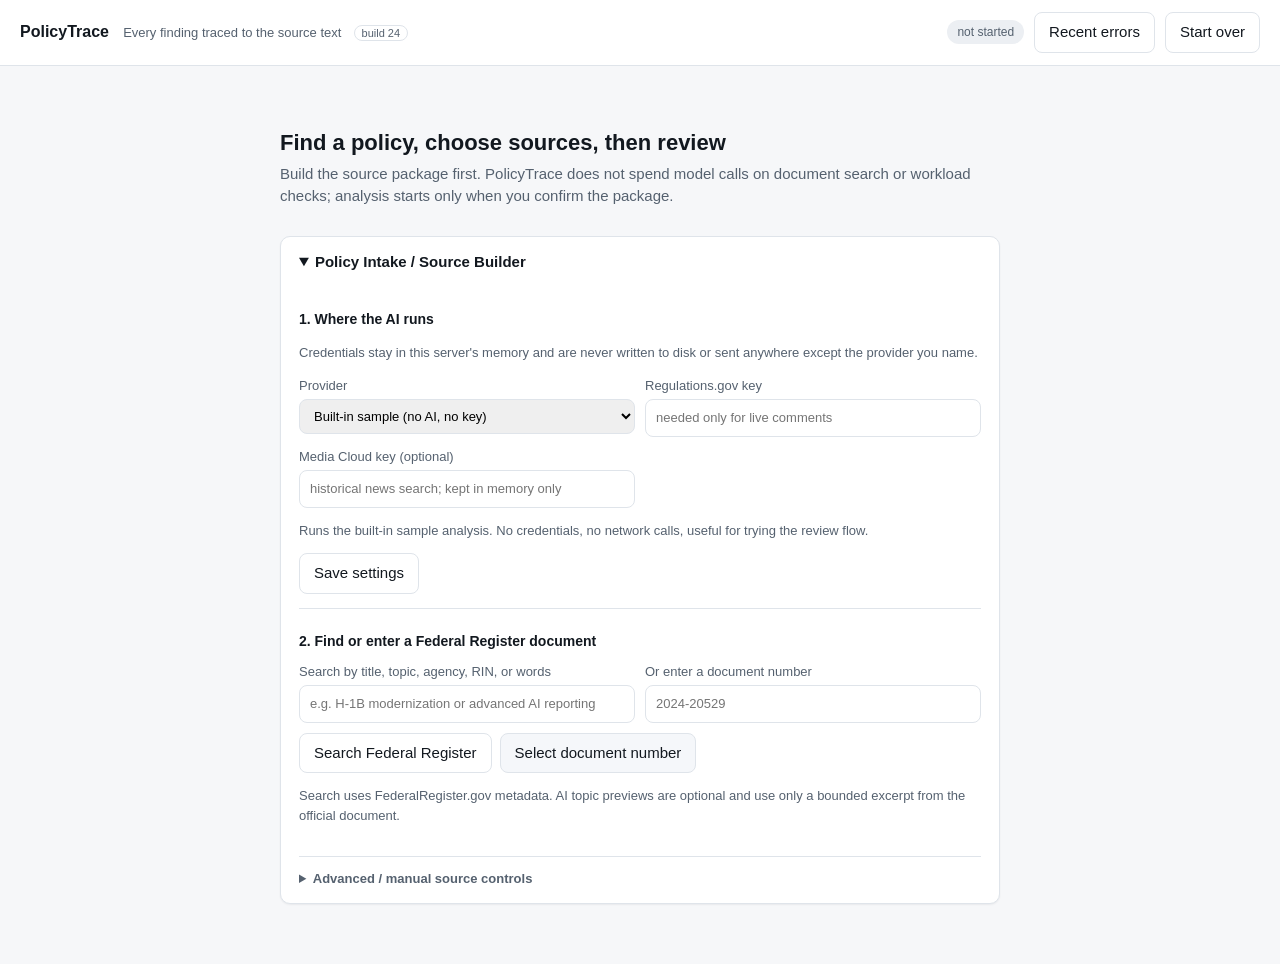
==== frontend/app/index.html @ 76aa564b "Allow saving project JSON from final outputs" ====
<!doctype html>
<html lang="en">
<head>
  <meta charset="utf-8" />
  <meta name="viewport" content="width=device-width, initial-scale=1" />
  <title>PolicyTrace</title>
  <link rel="stylesheet" href="./styles.css" />
</head>
<body>
  <header class="topbar">
    <div class="brand">
      <span class="mark">PolicyTrace</span>
      <span class="tagline">Every finding traced to the source text</span>
      <span id="build-marker" class="build-marker">build 24</span>
    </div>
    <div class="topbar-right">
      <span id="mode-pill" class="pill">not started</span>
      <button id="recent-errors" type="button" class="ghost">Recent errors</button>
      <button id="restart" type="button" class="ghost">Start over</button>
    </div>
  </header>

  <div id="banner" class="banner" hidden></div>

  <dialog id="error-dialog" class="error-dialog">
    <div class="col-head">
      <h2>Recent errors</h2>
      <button id="close-errors" type="button" class="ghost">Close</button>
    </div>
    <p id="error-log-file" class="muted small"></p>
    <pre id="error-log-text"></pre>
  </dialog>

  <main id="stage">
    <section id="start-screen" class="start">
      <h1>Find a policy, choose sources, then review</h1>
      <p class="lede">
        Build the source package first. PolicyTrace does not spend model calls
        on document search or workload checks; analysis starts only when you confirm the package.
      </p>

      <details class="sources" open>
        <summary>Policy Intake / Source Builder</summary>

        <div class="field-group">
          <h3>1. Where the AI runs</h3>
          <p class="muted small">
            Credentials stay in this server's memory and are never written to
            disk or sent anywhere except the provider you name.
          </p>
          <div class="fields">
            <label>Provider
              <select id="provider-kind">
                <option value="deterministic">Built-in sample (no AI, no key)</option>
                <option value="openrouter">OpenRouter</option>
                <option value="openai">OpenAI-compatible</option>
                <option value="foundry">Microsoft Foundry</option>
              </select>
            </label>
            <label data-for="openrouter openai foundry">Model
              <input id="provider-model" type="text" placeholder="e.g. openai/gpt-4o-mini" />
            </label>
            <label data-for="foundry">Foundry endpoint
              <input id="provider-endpoint" type="text"
                     placeholder="https://your-resource.services.ai.azure.com/..." />
            </label>
            <label data-for="openrouter openai">Base URL (optional)
              <input id="provider-base-url" type="text" placeholder="leave blank for the default" />
            </label>
            <label data-for="openrouter openai foundry">API key
              <input id="provider-key" type="password" placeholder="kept in this server's memory" />
            </label>
            <label data-for="foundry">Bearer token
              <input id="provider-bearer" type="password"
                     placeholder="use this instead of an API key, not both" />
            </label>
            <label>Regulations.gov key
              <input id="regs-key" type="password" placeholder="needed only for live comments" />
            </label>
            <label>Media Cloud key (optional)
              <input id="mediacloud-key" type="password"
                     placeholder="historical news search; kept in memory only" />
            </label>
          </div>
          <p id="provider-help" class="muted small"></p>
          <button id="save-provider" type="button">Save settings</button>
          <span id="provider-state" class="muted small"></span>
        </div>

        <div class="field-group">
          <h3>2. Find or enter a Federal Register document</h3>
          <div class="fields">
            <label>Search by title, topic, agency, RIN, or words
              <input id="policy-search-query" type="text"
                     placeholder="e.g. H-1B modernization or advanced AI reporting" />
            </label>
            <label>Or enter a document number
              <input id="intake-doc-number" type="text" placeholder="2024-20529" />
            </label>
          </div>
          <div class="button-row">
            <button id="search-policies" type="button">Search Federal Register</button>
            <button id="select-doc-number" type="button" class="secondary-button">
              Select document number
            </button>
          </div>
          <p class="muted small">
            Search uses FederalRegister.gov metadata. AI topic previews are optional
            and use only a bounded excerpt from the official document.
          </p>
          <div id="policy-search-results" class="intake-results"></div>
        </div>

        <div id="intake-builder" class="field-group" hidden>
          <h3>3. Build the analysis package</h3>
          <div id="selected-policy-summary" class="selected-policy-summary"></div>

          <div class="intake-grid">
            <label class="check-card">
              <input id="include-status" type="checkbox" checked />
              <span><strong>Include current status / later actions</strong><br />
              Selection checks official metadata for freshness and relationships;
              this controls whether that context is added to final outputs.</span>
            </label>

            <label class="check-card">
              <input id="include-comments" type="checkbox" checked />
              <span><strong>Public comments</strong><br />
              Analyze a bounded Regulations.gov comment sample.</span>
            </label>

            <label class="check-card">
              <input id="include-news" type="checkbox" checked />
              <span><strong>Related media</strong><br />
              Discover source pointers for the media review section.</span>
            </label>

            <label class="check-card">
              <input id="include-comparison" type="checkbox" />
              <span><strong>Revision comparison</strong><br />
              Compare one related Federal Register document.</span>
            </label>
          </div>

          <div class="fields">
            <label>Detected Regulations.gov docket
              <select id="detected-docket" hidden></select>
              <input id="intake-docket-id" type="text"
                     placeholder="auto-detected when available" />
            </label>
            <label>Comments to analyze
              <input id="intake-max-comments" type="number" min="1" max="100" value="12" />
            </label>
            <label>Media query (optional)
              <input id="intake-news-query" type="text"
                     placeholder="leave blank to derive from the policy title" />
            </label>
            <label>Media results
              <input id="intake-max-news" type="number" min="1" max="25" value="8" />
            </label>
          </div>

          <h4>Related / comparable official documents</h4>
          <p class="muted small">
            Suggestions explain why they appeared. Same-RIN relationships are stronger;
            title/agency matches are labeled as possible rather than treated as the same rulemaking.
          </p>
          <div id="related-documents" class="intake-results"></div>

          <div class="fields">
            <label>Comparison document (optional)
              <input id="intake-comparison-doc" type="text"
                     placeholder="select a suggestion or enter a document number" />
            </label>
          </div>
          <div class="button-row">
            <button id="check-workload" type="button" class="secondary-button">
              Check comparison workload
            </button>
          </div>
          <div id="workload-summary" class="workload-summary" hidden></div>

          <label>Report evidence standard
            <select id="report-standard">
              <option value="strict">Strict — supported findings only</option>
              <option value="balanced" selected>Balanced — supported + partly supported</option>
              <option value="exploratory">Exploratory — also surface unresolved evidence-backed findings separately</option>
            </select>
          </label>
          <p class="muted small">
            This controls report inclusion only. It never changes the verifier's actual result.
          </p>

          <div class="project-actions">
            <button id="save-project" type="button" class="secondary-button">Save project JSON</button>
            <button id="load-project" type="button" class="secondary-button">Load project JSON</button>
            <input id="project-file" type="file" accept="application/json,.json" hidden />
          </div>
          <p class="muted small">
            Project files save document/source choices, not API keys, tokens, or other credentials.
          </p>

          <button id="start-rush" type="button" class="choice intake-start">
            <span class="choice-title">Analyze everything, then review</span>
            <span class="choice-body">
              Run the selected source package, then stop for human review before final approval.
            </span>
          </button>
        </div>

        <details class="advanced-sources">
          <summary>Advanced / manual source controls</summary>

        <div class="field-group">
          <h3>Manual policy load</h3>
          <div class="fields">
            <label>Federal Register document number
              <input id="doc-number" type="text" placeholder="2024-20529" value="2024-20529" />
            </label>
          </div>
          <button id="load-policy" type="button">Load and analyze this policy</button>
          <div class="revision-control">
            <label>Compare with another Federal Register document
              <input id="revision-doc-number" type="text"
                     placeholder="enter a different document number" />
            </label>
            <button id="compare-revision" type="button">Compare policy versions</button>
            <p class="muted small">
              Deterministic text comparison only. PolicyTrace flags changed source
              language and claim IDs that may need refresh; it does not infer legal effect.
            </p>
          </div>
        </div>

        <div class="field-group">
          <h3>3. Public comments</h3>
          <div class="fields">
            <label>Regulations.gov docket
              <input id="docket-id" type="text" placeholder="BIS-2024-0047" value="BIS-2024-0047" />
            </label>
            <label>How many comments
              <input id="max-comments" type="number" min="1" max="100" value="12" />
            </label>
          </div>
          <button id="load-comments" type="button">Load and analyze comments</button>
          <p class="muted small">
            Supported email and phone patterns are redacted before analysis.
            Exact-text duplicate submissions are clustered for corpus reporting;
            similar-but-not-identical form letters may remain separate.
          </p>
        </div>

        <div class="field-group">
          <h3>4. Related factual reporting</h3>
          <div class="fields">
            <label>News query (optional)
              <input id="news-query" type="text"
                     placeholder="leave blank to derive from the policy title" />
            </label>
            <label>How many articles
              <input id="max-news" type="number" min="1" max="25" value="8" />
            </label>
          </div>
          <button id="discover-news" type="button">Find related reporting</button>
          <p class="muted small">
            PolicyTrace tries Media Cloud historical search when a key is configured,
            then GDELT recent discovery, then Google News RSS as a best-effort fallback.
            Headlines and metadata are pointers, not verified factual claims.
          </p>
        </div>

        <p id="source-state" class="source-state">
          No live sources selected yet. Search for a policy or enter a Federal Register document number.
        </p>
        </details>
      </details>
    </section>

    <section id="workspace" class="workspace" hidden>
      <div class="policy-head">
        <h1 id="policy-title">&nbsp;</h1>
        <p id="policy-meta" class="muted"></p>
      </div>

      <section id="policy-status-card" class="status-card" hidden>
        <div class="col-head">
          <h2>Current status / freshness</h2>
          <span id="policy-status-health" class="pill"></span>
        </div>
        <div id="policy-status-metrics" class="status-metrics"></div>
        <p id="policy-status-warning" class="status-warning"></p>
        <p id="policy-status-detail" class="muted small"></p>
        <a id="policy-status-link" href="#" target="_blank" rel="noopener" hidden>
          Open official status source
        </a>
      </section>

      <section id="revision-card" class="revision-card" hidden>
        <div class="col-head">
          <h2>Revision comparison</h2>
          <span id="revision-health" class="pill"></span>
        </div>
        <div id="revision-metrics" class="revision-metrics"></div>
        <p id="revision-warning" class="status-warning"></p>
        <p id="revision-detail" class="muted small"></p>
        <div class="revision-toolbar" aria-label="Revision filters">
          <button type="button" data-revision-filter="substantive" class="active">Substantive</button>
          <button type="button" data-revision-filter="threshold">Thresholds</button>
          <button type="button" data-revision-filter="date">Dates</button>
          <button type="button" data-revision-filter="stakeholder">Stakeholders</button>
          <button type="button" data-revision-filter="text">Text</button>
          <button type="button" data-revision-filter="all">All</button>
        </div>
        <p id="revision-shown" class="muted small"></p>
        <div id="revision-changes" class="revision-changes"></div>
        <button id="revision-show-more" type="button" class="secondary-button" hidden>
          Show more
        </button>
      </section>

      <section id="news-card" class="news-card" hidden>
        <div class="col-head">
          <h2>Related factual reporting</h2>
          <span id="news-health" class="pill"></span>
        </div>
        <div id="news-metrics" class="news-metrics"></div>
        <p id="news-warning" class="status-warning"></p>
        <p id="news-detail" class="muted small"></p>
        <div id="news-list" class="news-list"></div>
      </section>

      <section id="corpus-card" class="corpus-card" hidden>
        <div class="col-head">
          <h2>Corpus & limitations</h2>
          <span id="corpus-health" class="pill"></span>
        </div>
        <div id="corpus-metrics" class="corpus-metrics"></div>
        <p id="corpus-warning" class="corpus-warning"></p>
        <p id="corpus-detail" class="muted small"></p>
      </section>

      <div id="review-columns" class="columns">
        <aside class="col sections">
          <h2>Sections</h2>
          <div id="section-list"></div>
        </aside>

        <section class="col findings">
          <div class="col-head">
            <h2 id="section-title">Findings</h2>
            <span id="section-status" class="pill"></span>
          </div>
          <p id="section-note" class="muted small"></p>
          <div id="claim-list"></div>
        </section>

        <aside class="col evidence">
          <h2>Where this comes from</h2>
          <div id="evidence-list">
            <p class="empty">Select a finding to see the source text it came from.</p>
          </div>
        </aside>
      </div>

      <footer id="review-actionbar" class="actionbar">
        <div class="actionbar-state">
          <span class="label">Your review</span>
          <strong id="review-state">not started</strong>
        </div>
        <div id="actions" class="actions"></div>
      </footer>
    </section>

    <section id="brief-screen" class="brief" hidden>
      <div class="col-head">
        <h1 id="report-title">Leadership Report</h1>
        <div>
          <button id="back-to-work" type="button" class="ghost">Back to review</button>
          <button id="save-project-final" type="button" class="ghost">Save project JSON</button>
          <button id="copy-brief" type="button">Copy report</button>
          <button id="approve-brief" type="button" class="primary">Approve leadership report</button>
        </div>
      </div>

      <div class="report-tabs" role="tablist" aria-label="Final outputs">
        <button id="show-leadership" type="button" class="report-tab active">
          Leadership Report
        </button>
        <button id="show-audit" type="button" class="report-tab">
          Evidence Audit Log
        </button>
      </div>

      <p id="report-description" class="muted">
        A concise leadership-facing report assembled only from reviewed,
        evidence-backed findings. Claim IDs link every line to the audit log.
      </p>
      <p id="brief-notice" class="brief-notice" hidden></p>
      <pre id="brief-text"></pre>
    </section>
  </main>

  <script src="./app.js"></script>
</body>
</html>
---- frontend/app/styles.css ----
:root {
  --ink: #12181f;
  --ink-soft: #55616f;
  --line: #dfe4ea;
  --bg: #f6f7f9;
  --panel: #ffffff;
  --accent: #1f5fa8;
  --good: #1d7a4c;
  --warn: #9a6400;
  --bad: #b1372f;
  --human: #6b3fa0;
  --radius: 10px;
  --shadow: 0 1px 2px rgba(18, 24, 31, 0.06);
}

* { box-sizing: border-box; }

[hidden] { display: none !important; }

body {
  margin: 0;
  font: 15px/1.5 -apple-system, BlinkMacSystemFont, "Segoe UI", Roboto, sans-serif;
  color: var(--ink);
  background: var(--bg);
}

h1 { font-size: 22px; margin: 0 0 4px; }
h2 { font-size: 13px; text-transform: uppercase; letter-spacing: .06em;
     color: var(--ink-soft); margin: 0 0 10px; }
.muted { color: var(--ink-soft); }
.small { font-size: 13px; }
.empty { color: var(--ink-soft); font-size: 14px; }
.empty.warn { color: var(--bad); }

.topbar {
  display: flex; justify-content: space-between; align-items: center;
  padding: 12px 20px; background: var(--panel); border-bottom: 1px solid var(--line);
}
.mark { font-weight: 650; font-size: 16px; }
.tagline { color: var(--ink-soft); font-size: 13px; margin-left: 10px; }
.topbar-right { display: flex; align-items: center; gap: 10px; }

.banner {
  padding: 10px 20px; font-size: 14px;
  background: #eef4fb; border-bottom: 1px solid var(--line);
}
.banner.refused {
  background: #fdf0ef; color: var(--bad);
  border-bottom-color: #f3cfcc;
}

button {
  font: inherit; cursor: pointer; border-radius: 8px;
  border: 1px solid var(--line); background: var(--panel); color: var(--ink);
  padding: 8px 14px;
}
button:hover { border-color: #c2cad4; }
button.primary { background: var(--accent); border-color: var(--accent); color: #fff; }
button.primary:hover { background: #17497f; }
button.ghost { background: transparent; }

.pill {
  font-size: 12px; padding: 3px 10px; border-radius: 999px;
  background: #eceff3; color: var(--ink-soft);
}

.start { max-width: 760px; margin: 60px auto; padding: 0 20px; }
.lede { color: var(--ink-soft); margin: 0 0 28px; }
.choices { display: grid; gap: 14px; grid-template-columns: 1fr 1fr; }
.choices-single { grid-template-columns: minmax(0, 1fr); }

.choice {
  display: flex; flex-direction: column; gap: 6px; text-align: left;
  padding: 18px; background: var(--panel); box-shadow: var(--shadow);
}
.choice:hover { border-color: var(--accent); }
.choice-title { font-weight: 600; font-size: 16px; }
.choice-body { color: var(--ink-soft); font-size: 14px; }

.workspace { padding: 20px; }
.policy-head { margin-bottom: 16px; }

.corpus-card,
.status-card,
.revision-card,
.news-card {
  margin: 0 0 16px;
  padding: 14px;
  background: var(--panel);
  border: 1px solid var(--line);
  border-radius: var(--radius);
  box-shadow: var(--shadow);
}
.corpus-card h2,
.status-card h2,
.revision-card h2,
.news-card h2 { margin-bottom: 0; }
.corpus-metrics,
.status-metrics,
.revision-metrics,
.news-metrics {
  display: grid;
  grid-template-columns: repeat(5, minmax(0, 1fr));
  gap: 8px;
  margin: 12px 0;
}
.corpus-metric,
.status-metric {
  padding: 10px;
  border: 1px solid var(--line);
  border-radius: 8px;
  background: #f7f9fb;
}
.corpus-metric strong,
.status-metric strong {
  display: block;
  font-size: 18px;
  line-height: 1.2;
}
.corpus-metric span,
.status-metric span {
  display: block;
  margin-top: 2px;
  color: var(--ink-soft);
  font-size: 11px;
}
.corpus-warning,
.status-warning {
  margin: 10px 0 4px;
  padding: 10px 12px;
  border-left: 3px solid var(--warn);
  background: #fdf3e2;
  color: #6d4b0d;
  font-size: 13px;
}
.pill.corpus-ok { background: #e8f4ee; color: var(--good); }
.pill.corpus-gap { background: #fdf3e2; color: var(--warn); }
.pill.status-later { background: #fdf0ef; color: var(--bad); }
.status-card a {
  display: inline-block;
  margin-top: 6px;
  color: var(--accent);
  font-size: 13px;
}

.columns {
  display: grid; gap: 16px;
  grid-template-columns: 250px minmax(0, 1fr) 320px;
  align-items: start;
}
.col {
  background: var(--panel); border: 1px solid var(--line);
  border-radius: var(--radius); padding: 14px; box-shadow: var(--shadow);
}
.col-head { display: flex; justify-content: space-between; align-items: center; }

.section-item {
  display: flex; flex-wrap: wrap; gap: 6px; align-items: center;
  width: 100%; text-align: left; margin-bottom: 6px;
  border-color: transparent; background: transparent;
}
.section-item:hover { background: #f2f5f8; }
.section-item.active { background: #eaf1fa; border-color: #c5d9f0; }
.section-item.stale { border-left: 3px solid var(--warn); }
.section-name { flex: 1 1 100%; font-size: 14px; }

.tag {
  font-size: 11px; padding: 2px 8px; border-radius: 999px;
  background: #eceff3; color: var(--ink-soft);
}
.tag.needs_refresh { background: #fdf3e2; color: var(--warn); }
.tag.verified { background: #e8f4ee; color: var(--good); }
.tag.edited { background: #f1ebfa; color: var(--human); }
.tag.type-official_policy { background: #e9f0f8; color: var(--accent); }
.tag.type-public_opinion { background: #f3f0e9; color: #7a5c1e; }
.tag.type-stakeholder_claim { background: #f1ebfa; color: var(--human); }
.tag.type-factual_reporting { background: #e8f4ee; color: var(--good); }

.claim {
  border: 1px solid var(--line); border-radius: var(--radius);
  padding: 12px; margin-bottom: 10px; cursor: pointer; background: var(--panel);
}
.claim:hover { border-color: #c2cad4; }
.claim.selected { border-color: var(--accent); background: #fbfcfe; }

.claim-top { display: flex; flex-wrap: wrap; gap: 6px; margin-bottom: 8px; }
.claim-text { margin: 0; }
.was, .claim-note { font-size: 13px; color: var(--ink-soft); margin: 8px 0 0; }
.was { color: var(--human); }

.verdict {
  font-size: 11px; font-weight: 600; padding: 2px 8px; border-radius: 999px;
  background: #eceff3; color: var(--ink-soft);
}
.verdict.supported { background: #e8f4ee; color: var(--good); }
.verdict.partially_supported { background: #fdf3e2; color: var(--warn); }
.verdict.needs_clarification { background: #fdf3e2; color: var(--warn); }
.verdict.unsupported { background: #fdf0ef; color: var(--bad); }
.verdict.needs_human_review { background: #eef4fb; color: var(--accent); }
.verdict.no-evidence { background: #fdf0ef; color: var(--bad); }
.verdict.human { background: #f1ebfa; color: var(--human); }
.verdict.selected-source { background: #e8f4ee; color: var(--good); }
.verdict.excluded { background: #eceff3; color: var(--ink-soft); }

.media-use-toggle {
  display: inline-block;
  margin: 8px 0 0 10px;
  padding: 5px 9px;
  font-size: 12px;
}
.media-use-toggle.active {
  border-color: #c7d5cb;
  background: #f4faf6;
}

.editor { display: flex; flex-direction: column; gap: 8px; }
.editor textarea {
  font: inherit; width: 100%; padding: 10px; resize: vertical;
  border: 1px solid var(--accent); border-radius: 8px;
}
.editor-actions { display: flex; gap: 8px; }

.evidence {
  border: 1px solid var(--line); border-radius: var(--radius);
  padding: 12px; margin-bottom: 10px;
}
.evidence-source { font-weight: 600; font-size: 14px; margin: 6px 0; }
.evidence blockquote {
  margin: 0; padding: 10px 12px; background: #f7f9fb;
  border-left: 3px solid var(--accent); border-radius: 0 6px 6px 0;
  font-size: 14px;
}
.evidence-where {
  font-family: ui-monospace, SFMono-Regular, Menlo, monospace;
  font-size: 11px; color: var(--ink-soft); margin-top: 8px; word-break: break-all;
}
.evidence a { display: inline-block; margin-top: 8px; font-size: 13px; color: var(--accent); }

.actionbar {
  display: flex; justify-content: space-between; align-items: center; gap: 16px;
  margin-top: 16px; padding: 12px 16px; background: var(--panel);
  border: 1px solid var(--line); border-radius: var(--radius); box-shadow: var(--shadow);
  position: sticky; bottom: 12px;
}
.actionbar-state .label {
  display: block; font-size: 11px; text-transform: uppercase;
  letter-spacing: .06em; color: var(--ink-soft);
}
.actions { display: flex; flex-wrap: wrap; gap: 8px; }

.brief { max-width: 860px; margin: 24px auto; padding: 0 20px; }
.report-tabs {
  display: flex;
  gap: 8px;
  margin: 12px 0;
}
.report-tab {
  background: #f3f5f7;
  border: 1px solid var(--line);
  color: var(--ink-soft);
}
.report-tab.active {
  background: #e8f0fb;
  border-color: #9dbbe5;
  color: var(--accent);
  font-weight: 700;
}

.brief pre {
  white-space: pre-wrap; background: var(--panel); padding: 20px;
  border: 1px solid var(--line); border-radius: var(--radius);
  font: 14px/1.6 ui-monospace, SFMono-Regular, Menlo, monospace;
  overflow-wrap: anywhere;
  word-break: break-word;
  max-width: 100%;
  overflow-x: hidden;
}

@media (max-width: 1000px) {
  .columns { grid-template-columns: 1fr; }
  .choices { grid-template-columns: 1fr; }
  .corpus-metrics,
  .status-metrics,
  .revision-metrics,
  .news-metrics { grid-template-columns: repeat(2, minmax(0, 1fr)); }
}

.brief-notice {
  padding: 10px 14px; border-radius: var(--radius);
  background: #fdf3e2; color: var(--warn); border: 1px solid #f0dcb8;
  font-size: 14px;
}

.sources {
  margin-top: 24px; background: var(--panel); border: 1px solid var(--line);
  border-radius: var(--radius); padding: 14px 18px; box-shadow: var(--shadow);
}
.sources summary { cursor: pointer; font-weight: 600; }
.sources h3 { font-size: 14px; margin: 18px 0 6px; }
.field-group { border-top: 1px solid var(--line); margin-top: 14px; padding-top: 4px; }
.field-group:first-of-type { border-top: 0; }

.button-row,
.project-actions {
  display: flex;
  flex-wrap: wrap;
  gap: 8px;
  align-items: center;
  margin: 8px 0;
}

.intake-results {
  display: grid;
  gap: 10px;
  margin-top: 12px;
}

.intake-result,
.selected-policy-summary,
.workload-summary,
.check-card {
  border: 1px solid var(--line);
  border-radius: var(--radius);
  background: #fafbfd;
}

.intake-result {
  padding: 12px;
}

.intake-result strong {
  display: block;
  margin-bottom: 4px;
}

.intake-preview {
  margin-top: 10px;
  padding: 10px;
  border-left: 3px solid var(--accent);
  background: #eef4fb;
  color: var(--ink-soft);
  font-size: 13px;
}

.selected-policy-summary {
  padding: 12px;
  margin: 10px 0 14px;
}

.intake-grid {
  display: grid;
  grid-template-columns: 1fr 1fr;
  gap: 10px;
  margin: 12px 0;
}

.check-card {
  display: flex;
  gap: 10px;
  align-items: flex-start;
  padding: 12px;
  cursor: pointer;
}

.check-card input {
  margin-top: 4px;
}

.workload-summary {
  margin: 10px 0 14px;
  padding: 10px 12px;
  color: var(--ink-soft);
  font-size: 13px;
}

.workload-summary.workload-large {
  border-color: #efd29d;
  background: #fff7e9;
  color: #79500a;
}

.workload-summary.workload-very_large {
  border-color: #e6b6b1;
  background: #fdf0ef;
  color: var(--bad);
}

.intake-start {
  width: 100%;
  margin-top: 14px;
}

.advanced-sources {
  margin-top: 18px;
  border-top: 1px solid var(--line);
  padding-top: 12px;
}

.advanced-sources > summary {
  color: var(--ink-soft);
  font-size: 13px;
}

.secondary-button {
  background: #f5f7fa;
}
.fields { display: grid; gap: 10px; grid-template-columns: 1fr 1fr; margin: 10px 0; }
.fields label { display: flex; flex-direction: column; gap: 4px; font-size: 13px; color: var(--ink-soft); }
.fields input, .fields select {
  font: inherit; padding: 8px 10px; border: 1px solid var(--line); border-radius: 8px;
}
@media (max-width: 700px) {
  .fields,
  .intake-grid { grid-template-columns: 1fr; }
}


.build-marker {
  margin-left: 8px; font-size: 11px; color: var(--ink-soft);
  border: 1px solid var(--line); border-radius: 999px; padding: 1px 7px;
}

#section-note {
  margin: 6px 0 12px; padding: 8px 12px; border-radius: 8px;
  background: #f3f6fa; color: var(--ink-soft); font-size: 13px;
}


.error-dialog {
  width: min(820px, calc(100vw - 32px));
  max-height: 80vh;
  border: 1px solid var(--line);
  border-radius: var(--radius);
  padding: 18px;
  box-shadow: 0 14px 40px rgba(18, 24, 31, 0.22);
}

.error-dialog::backdrop {
  background: rgba(18, 24, 31, 0.35);
}

.error-dialog pre {
  max-height: 55vh;
  overflow: auto;
  white-space: pre-wrap;
  background: #f7f9fb;
  border: 1px solid var(--line);
  border-radius: 8px;
  padding: 12px;
  font: 12px/1.5 ui-monospace, SFMono-Regular, Menlo, monospace;
}


.source-state {
  margin: 14px 0 0;
  padding: 10px 12px;
  border: 1px solid var(--line);
  border-radius: 8px;
  background: #f7f9fb;
  font-size: 13px;
}

.busy {
  cursor: progress;
}

.busy button {
  cursor: progress;
  opacity: 0.72;
}

.revision-control {
  margin-top: 12px;
  padding: 12px;
  border: 1px solid var(--line);
  border-radius: 8px;
  background: #f7f9fb;
}
.revision-control label {
  display: flex;
  flex-direction: column;
  gap: 4px;
  margin-bottom: 8px;
  font-size: 13px;
  color: var(--ink-soft);
}
.revision-control input {
  font: inherit;
  padding: 8px 10px;
  border: 1px solid var(--line);
  border-radius: 8px;
}
.revision-changes { margin-top: 12px; }
.revision-change {
  border-top: 1px solid var(--line);
  padding: 8px 0;
}
.revision-change summary {
  cursor: pointer;
  font-weight: 600;
  font-size: 13px;
}
.revision-change p {
  margin: 6px 0 0;
  font-size: 13px;
}
.revision-before { color: var(--bad); }
.revision-after { color: var(--good); }
.revision-change a { color: var(--accent); }

.revision-toolbar {
  display: flex;
  flex-wrap: wrap;
  gap: 6px;
  margin: 10px 0 4px;
}
.revision-toolbar button {
  border: 1px solid var(--line);
  background: #fff;
  color: var(--ink-soft);
  border-radius: 999px;
  padding: 6px 10px;
  font: inherit;
  font-size: 12px;
  cursor: pointer;
}
.revision-toolbar button.active {
  background: #eef4ff;
  border-color: var(--accent);
  color: var(--accent);
  font-weight: 600;
}
#revision-show-more {
  margin-top: 10px;
}

.news-list {
  display: grid;
  gap: 8px;
  margin-top: 10px;
}
.news-item {
  border-top: 1px solid var(--line);
  padding: 10px 0;
}
.news-item strong {
  display: block;
  margin-top: 5px;
}
.news-item p {
  margin: 5px 0;
}
.news-item a {
  color: var(--accent);
  font-size: 13px;
}
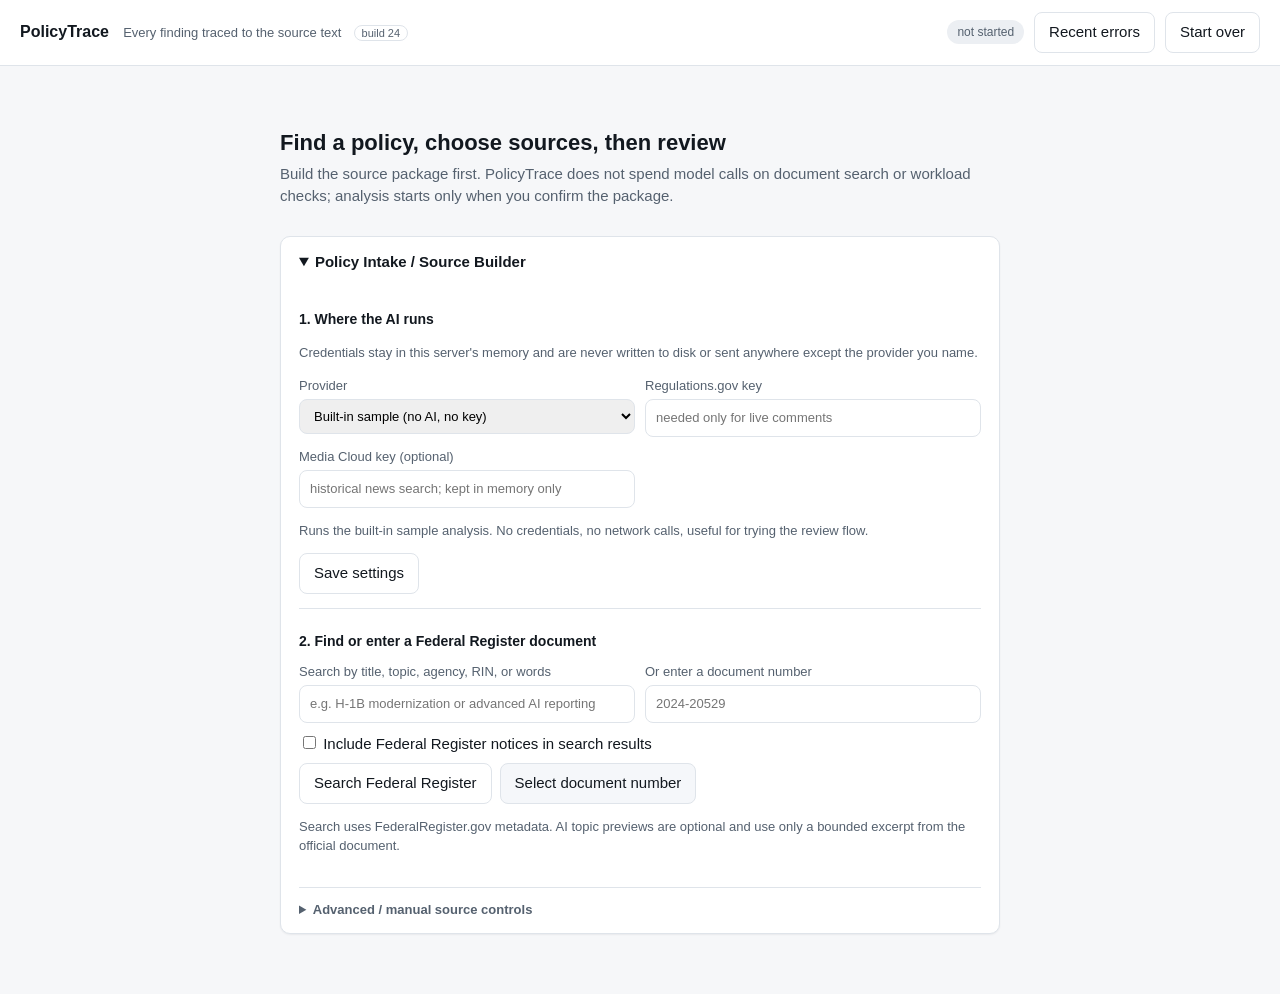
==== commit 435eee7c: "Make Phase 9 docket selection conservative" ====
--- a/frontend/app/index.html
+++ b/frontend/app/index.html
@@ -98,6 +98,10 @@
               <input id="intake-doc-number" type="text" placeholder="2024-20529" />
             </label>
           </div>
+          <label class="inline-check">
+            <input id="include-notices-search" type="checkbox" />
+            Include Federal Register notices in search results
+          </label>
           <div class="button-row">
             <button id="search-policies" type="button">Search Federal Register</button>
             <button id="select-doc-number" type="button" class="secondary-button">
@@ -143,10 +147,11 @@
           </div>
 
           <div class="fields">
-            <label>Detected Regulations.gov docket
+            <label>Regulations.gov docket
               <select id="detected-docket" hidden></select>
               <input id="intake-docket-id" type="text"
-                     placeholder="auto-detected when available" />
+                     placeholder="auto-detected only when explicitly linked" />
+              <span id="docket-detection-note" class="muted small"></span>
             </label>
             <label>Comments to analyze
               <input id="intake-max-comments" type="number" min="1" max="100" value="12" />
@@ -236,7 +241,7 @@
           <h3>3. Public comments</h3>
           <div class="fields">
             <label>Regulations.gov docket
-              <input id="docket-id" type="text" placeholder="BIS-2024-0047" value="BIS-2024-0047" />
+              <input id="docket-id" type="text" placeholder="BIS-2024-0047" />
             </label>
             <label>How many comments
               <input id="max-comments" type="number" min="1" max="100" value="12" />
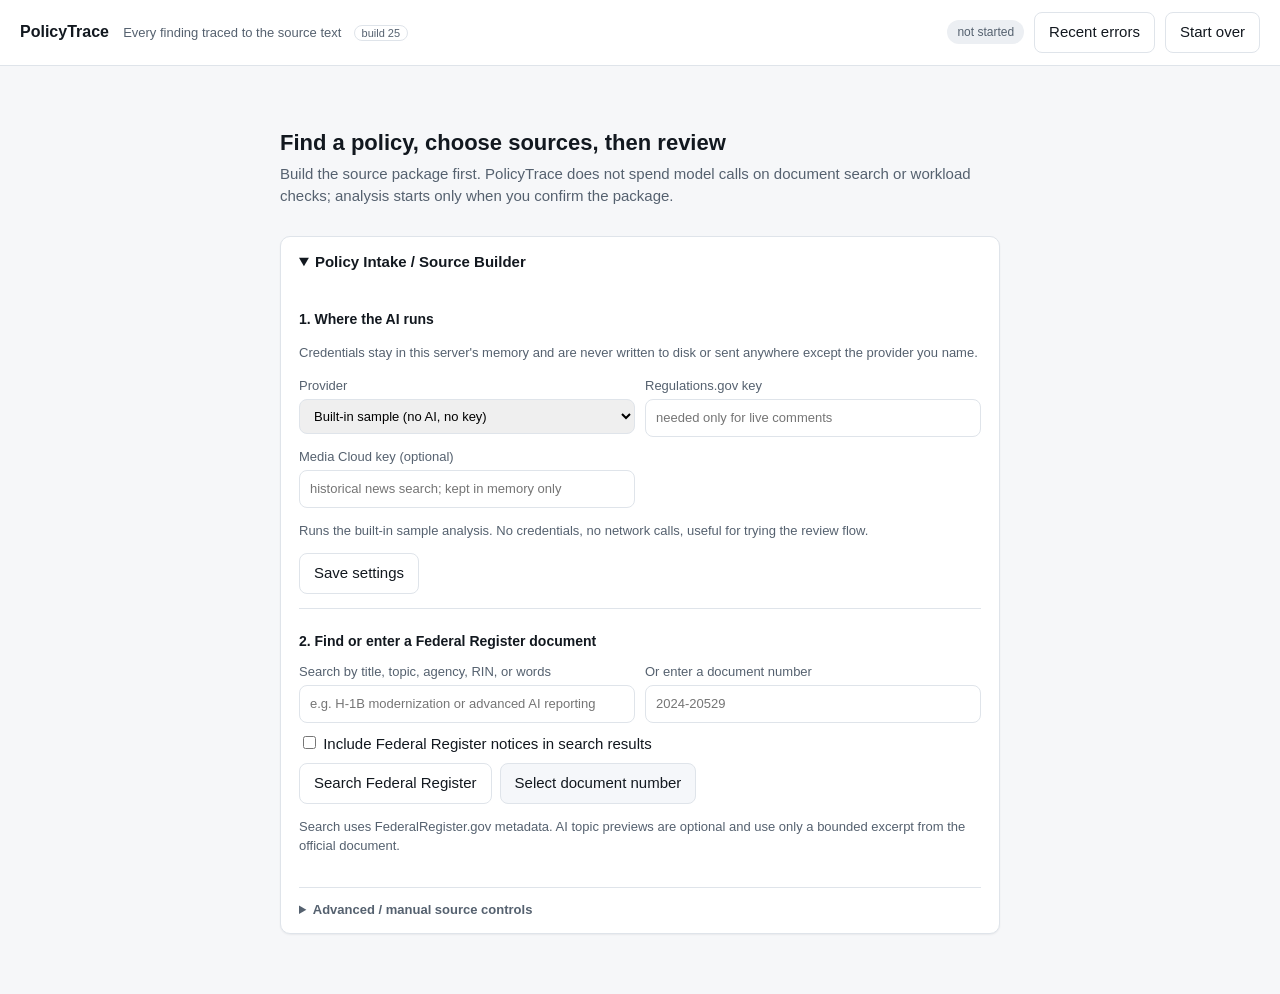
==== commit 410e0576: "Mark conservative intake fix as build 25" ====
--- a/frontend/app/index.html
+++ b/frontend/app/index.html
@@ -11,7 +11,7 @@
     <div class="brand">
       <span class="mark">PolicyTrace</span>
       <span class="tagline">Every finding traced to the source text</span>
-      <span id="build-marker" class="build-marker">build 24</span>
+      <span id="build-marker" class="build-marker">build 25</span>
     </div>
     <div class="topbar-right">
       <span id="mode-pill" class="pill">not started</span>
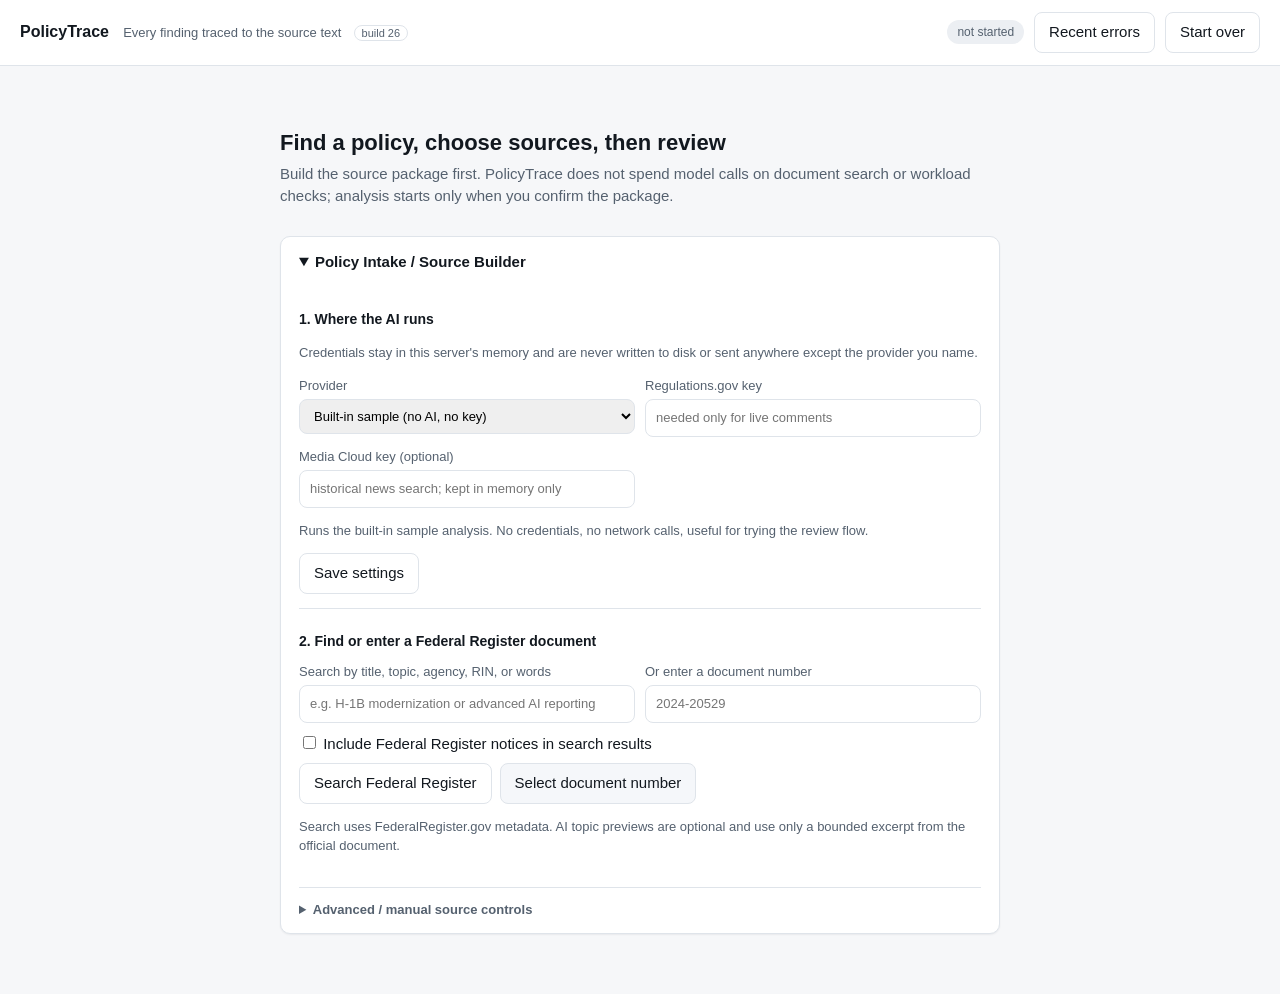
==== commit d6c9b4a6: "Mark related-document hardening as build 26" ====
--- a/frontend/app/index.html
+++ b/frontend/app/index.html
@@ -11,7 +11,7 @@
     <div class="brand">
       <span class="mark">PolicyTrace</span>
       <span class="tagline">Every finding traced to the source text</span>
-      <span id="build-marker" class="build-marker">build 25</span>
+      <span id="build-marker" class="build-marker">build 26</span>
     </div>
     <div class="topbar-right">
       <span id="mode-pill" class="pill">not started</span>
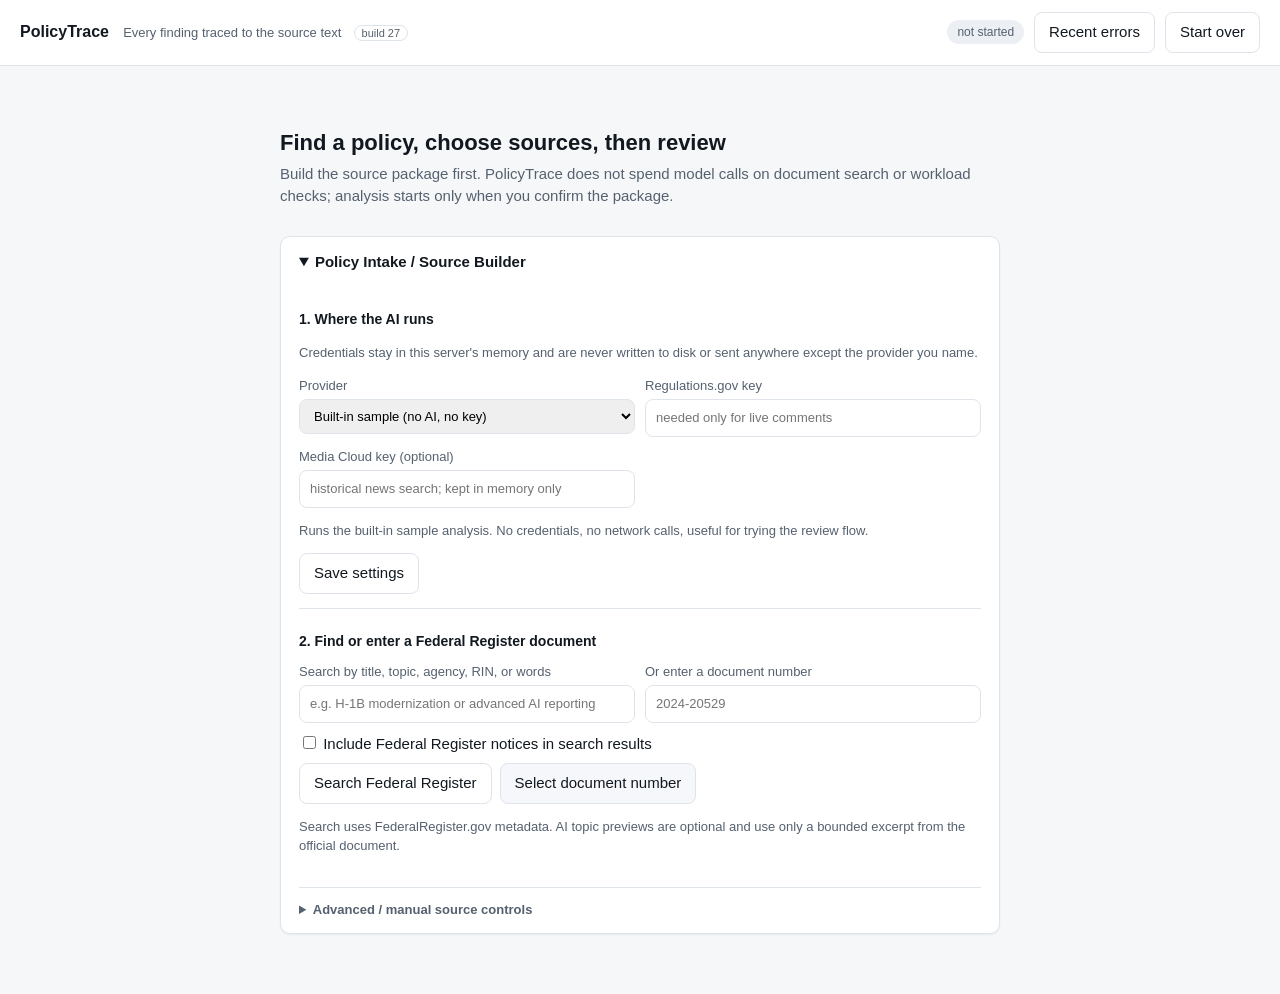
==== commit 056d5665: "Add reproducible comment sampling controls for build 27" ====
--- a/frontend/app/index.html
+++ b/frontend/app/index.html
@@ -11,7 +11,7 @@
     <div class="brand">
       <span class="mark">PolicyTrace</span>
       <span class="tagline">Every finding traced to the source text</span>
-      <span id="build-marker" class="build-marker">build 26</span>
+      <span id="build-marker" class="build-marker">build 27</span>
     </div>
     <div class="topbar-right">
       <span id="mode-pill" class="pill">not started</span>
@@ -156,6 +156,23 @@
             <label>Comments to analyze
               <input id="intake-max-comments" type="number" min="1" max="100" value="12" />
             </label>
+            <label>Comment sampling
+              <select id="comment-sampling-method">
+                <option value="random" selected>Random — reproducible spread</option>
+                <option value="earliest">Earliest — legacy order</option>
+              </select>
+              <span class="muted small">
+                Random sampling records a seed and draws across the submitted-comment
+                population. It does not make regulatory comments representative of the public.
+              </span>
+            </label>
+            <label>Sampling seed
+              <input id="comment-sampling-seed" type="number" min="0" step="1"
+                     placeholder="generated automatically" />
+              <span class="muted small">
+                Leave blank to generate a seed. Saved projects and the audit log keep it for reproducibility.
+              </span>
+            </label>
             <label>Media query (optional)
               <input id="intake-news-query" type="text"
                      placeholder="leave blank to derive from the policy title" />
@@ -168,7 +185,7 @@
           <h4>Related / comparable official documents</h4>
           <p class="muted small">
             Suggestions explain why they appeared. Same-RIN relationships are stronger;
-            title/agency matches are labeled as possible rather than treated as the same rulemaking.
+            fallback suggestions require meaningful title/topic overlap; same agency alone is not enough.
           </p>
           <div id="related-documents" class="intake-results"></div>
 
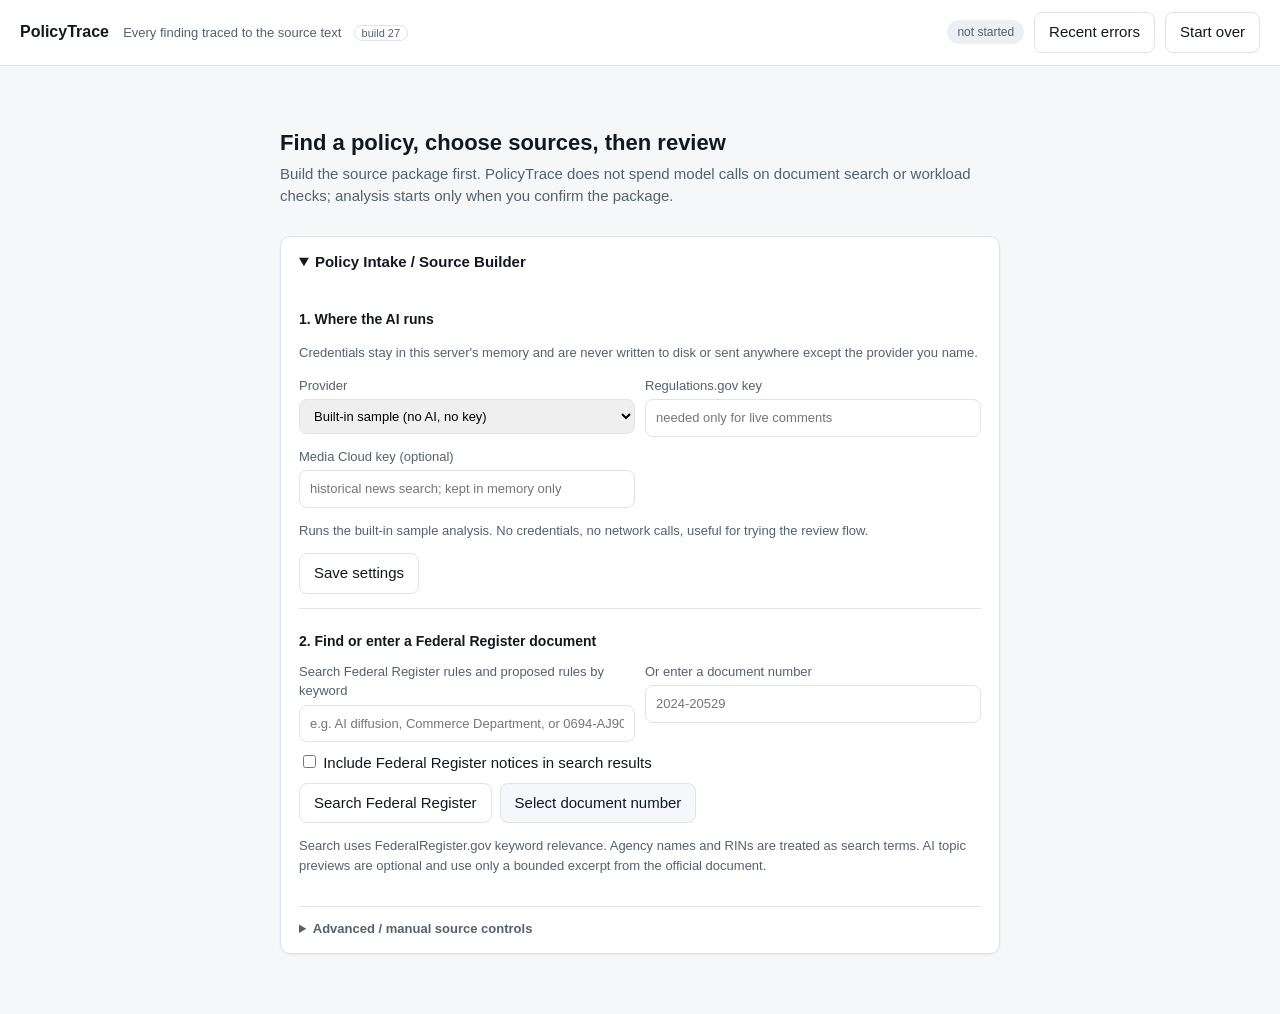
==== commit f044c80e: "ui: clarify Federal Register search scope" ====
--- a/frontend/app/index.html
+++ b/frontend/app/index.html
@@ -90,9 +90,9 @@
         <div class="field-group">
           <h3>2. Find or enter a Federal Register document</h3>
           <div class="fields">
-            <label>Search by title, topic, agency, RIN, or words
+            <label>Search Federal Register rules and proposed rules by keyword
               <input id="policy-search-query" type="text"
-                     placeholder="e.g. H-1B modernization or advanced AI reporting" />
+                     placeholder="e.g. AI diffusion, Commerce Department, or 0694-AJ90" />
             </label>
             <label>Or enter a document number
               <input id="intake-doc-number" type="text" placeholder="2024-20529" />
@@ -109,8 +109,8 @@
             </button>
           </div>
           <p class="muted small">
-            Search uses FederalRegister.gov metadata. AI topic previews are optional
-            and use only a bounded excerpt from the official document.
+            Search uses FederalRegister.gov keyword relevance. Agency names and RINs are treated as search terms.
+            AI topic previews are optional and use only a bounded excerpt from the official document.
           </p>
           <div id="policy-search-results" class="intake-results"></div>
         </div>
@@ -163,8 +163,7 @@
               </select>
               <span class="muted small">
                 Random sampling records a seed and draws across the submitted-comment
-                population. It does not make regulatory comments representative of the public.
-              </span>
+                population. It does not make regulatory comments representative of the public.\n                Random mode supports direct paging for up to 5,000 comments per source document.\n              </span>
             </label>
             <label>Sampling seed
               <input id="comment-sampling-seed" type="number" min="0" step="1"
